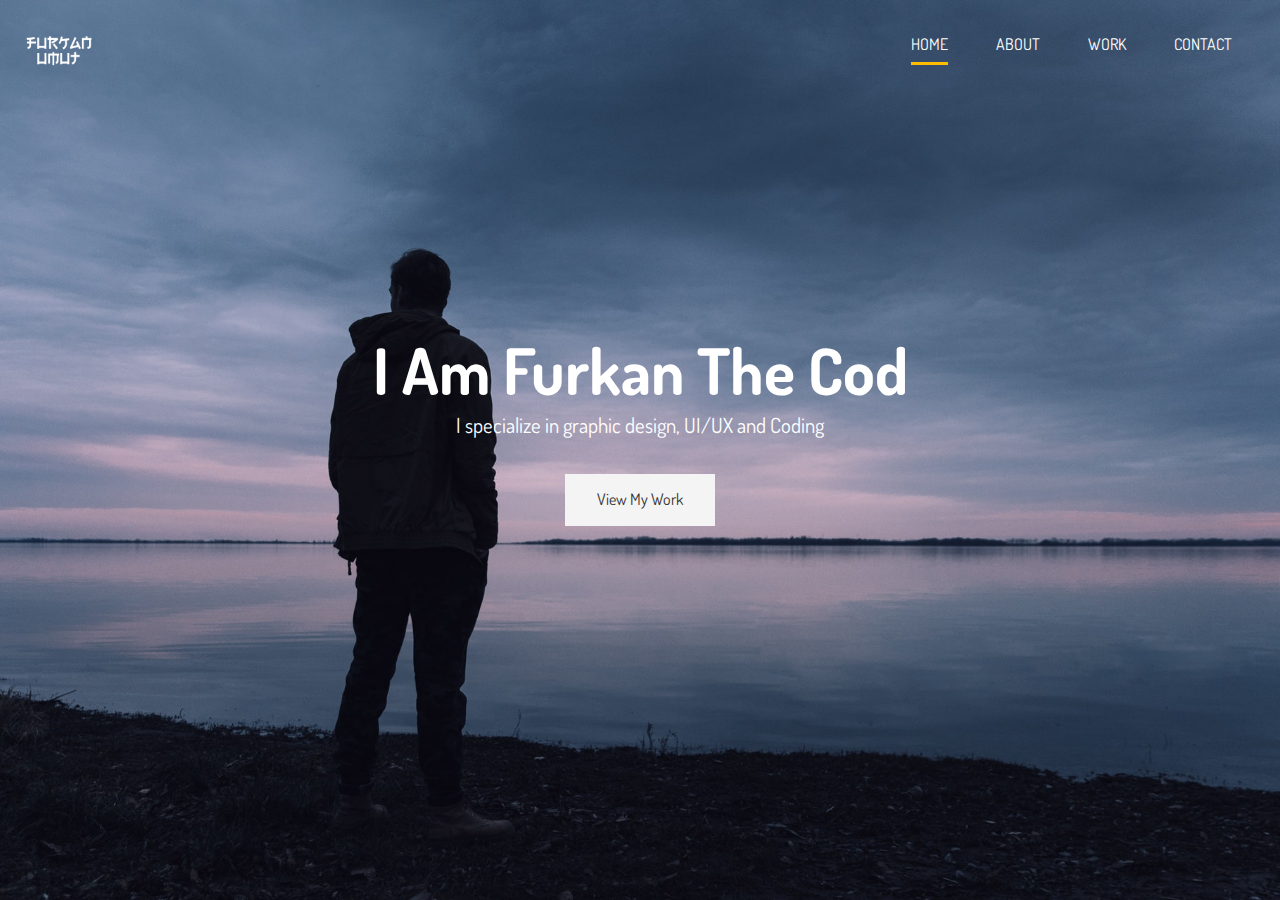
==== index.html @ 1c30c321 "commit" ====
<!DOCTYPE html>
<html lang="en">
  <head>
    <meta charset="UTF-8" />
    <meta http-equiv="X-UA-Compatible" content="IE=edge" />
    <meta name="viewport" content="width=device-width, initial-scale=1.0" />

    <!-- fontawesome link -->
    <link
      rel="stylesheet"
      href="https://use.fontawesome.com/releases/v5.15.4/css/all.css"
      integrity="sha384-DyZ88mC6Up2uqS4h/KRgHuoeGwBcD4Ng9SiP4dIRy0EXTlnuz47vAwmeGwVChigm"
      crossorigin="anonymous"
    />

    <!-- Google Fonts -->
    <link rel="preconnect" href="https://fonts.googleapis.com" />
    <link rel="preconnect" href="https://fonts.gstatic.com" crossorigin />
    <link
      href="https://fonts.googleapis.com/css2?family=Dosis&display=swap"
      rel="stylesheet"
    />

    <link rel="stylesheet" href="css/main.css" />

    <title>Furkan U. | Developer & Illustrator</title>
  </head>
  <body>
    <!-- Header -->
    <header id="header-home">
      <div class="container">
        <nav id="main-nav">
          <img src="img/logo.png" alt="My Portfolio" id="logo" />
          <ul>
            <li><a href="index.html" class="current">Home</a></li>
            <li><a href="about.html">About</a></li>
            <li><a href="work.html">Work</a></li>
            <li><a href="contact.html">Contact</a></li>
          </ul>
        </nav>
        <div class="header-content">
          <h1>
            I Am Furkan The
            <span
              class="txt-type"
              data-wait="3000"
              data-words='["Coder", "Illustrator", "UI/UX Dev"]'
            ></span>
          </h1>
          <p class="lead">I specialize in graphic design, UI/UX and Coding</p>
          <a href="work.html" class="btn-light">View My Work</a>
        </div>
      </div>
    </header>

    <script src="js/typewriter.js"></script>
  </body>
</html>
---- css/main.css ----
.container {
  max-width: 1280px;
  padding: 0 1.5rem;
  margin: auto;
  overflow: hidden;
}

.btn-dark, .btn-light, .btn-main {
  display: inline-block;
  padding: 0.8rem 2rem;
  transition: all 0.5s;
  border: none;
  cursor: pointer;
}

.btn-main {
  color: #333;
  background-color: #ffbc00;
}
.btn-light {
  color: #333;
  background-color: #f4f4f4;
}
.btn-dark {
  color: #f4f4f4;
  background-color: #333;
}

button[class^=btn-]:hover,
a[class^=btn-]:hover,
input[class^=btn-]:hover {
  background-color: #ffbc00;
}

.lead {
  font-size: 1.3rem;
  margin-bottom: 2rem;
}

* {
  margin: 0;
  padding: 0;
}

body {
  font-family: "Dosis", sans-serif;
  line-height: 1.6;
  background: #fff;
}

a {
  text-decoration: none;
  color: #333;
}

ul {
  list-style: none;
}

h2,
h3,
h4 {
  text-transform: uppercase;
}

img {
  width: 100%;
}

#logo {
  width: 70px;
  height: 70px;
  color: #fff;
  text-transform: uppercase;
}

#main-nav {
  display: flex;
  justify-content: space-between;
  padding-top: 1rem;
}
#main-nav ul {
  display: flex;
}
#main-nav li {
  padding: 1rem 1.5rem;
}
#main-nav a {
  text-decoration: none;
  color: #fff;
  text-transform: uppercase;
  border-bottom: 3px transparent solid;
  padding-bottom: 0.5rem;
  transition: border-color 0.5s;
}
#main-nav a.current {
  border-color: #ffbc00;
}
#main-nav a:hover {
  border-color: #ccc;
}

#header-home {
  background: url("../img/showcase.jpg") no-repeat center right/cover;
  height: 100vh;
  color: #fff;
}
#header-home .header-content {
  text-align: center;
  padding-top: 20%;
}
#header-home .header-content h1 {
  font-size: 4rem;
  line-height: 1.2;
}/*# sourceMappingURL=main.css.map */
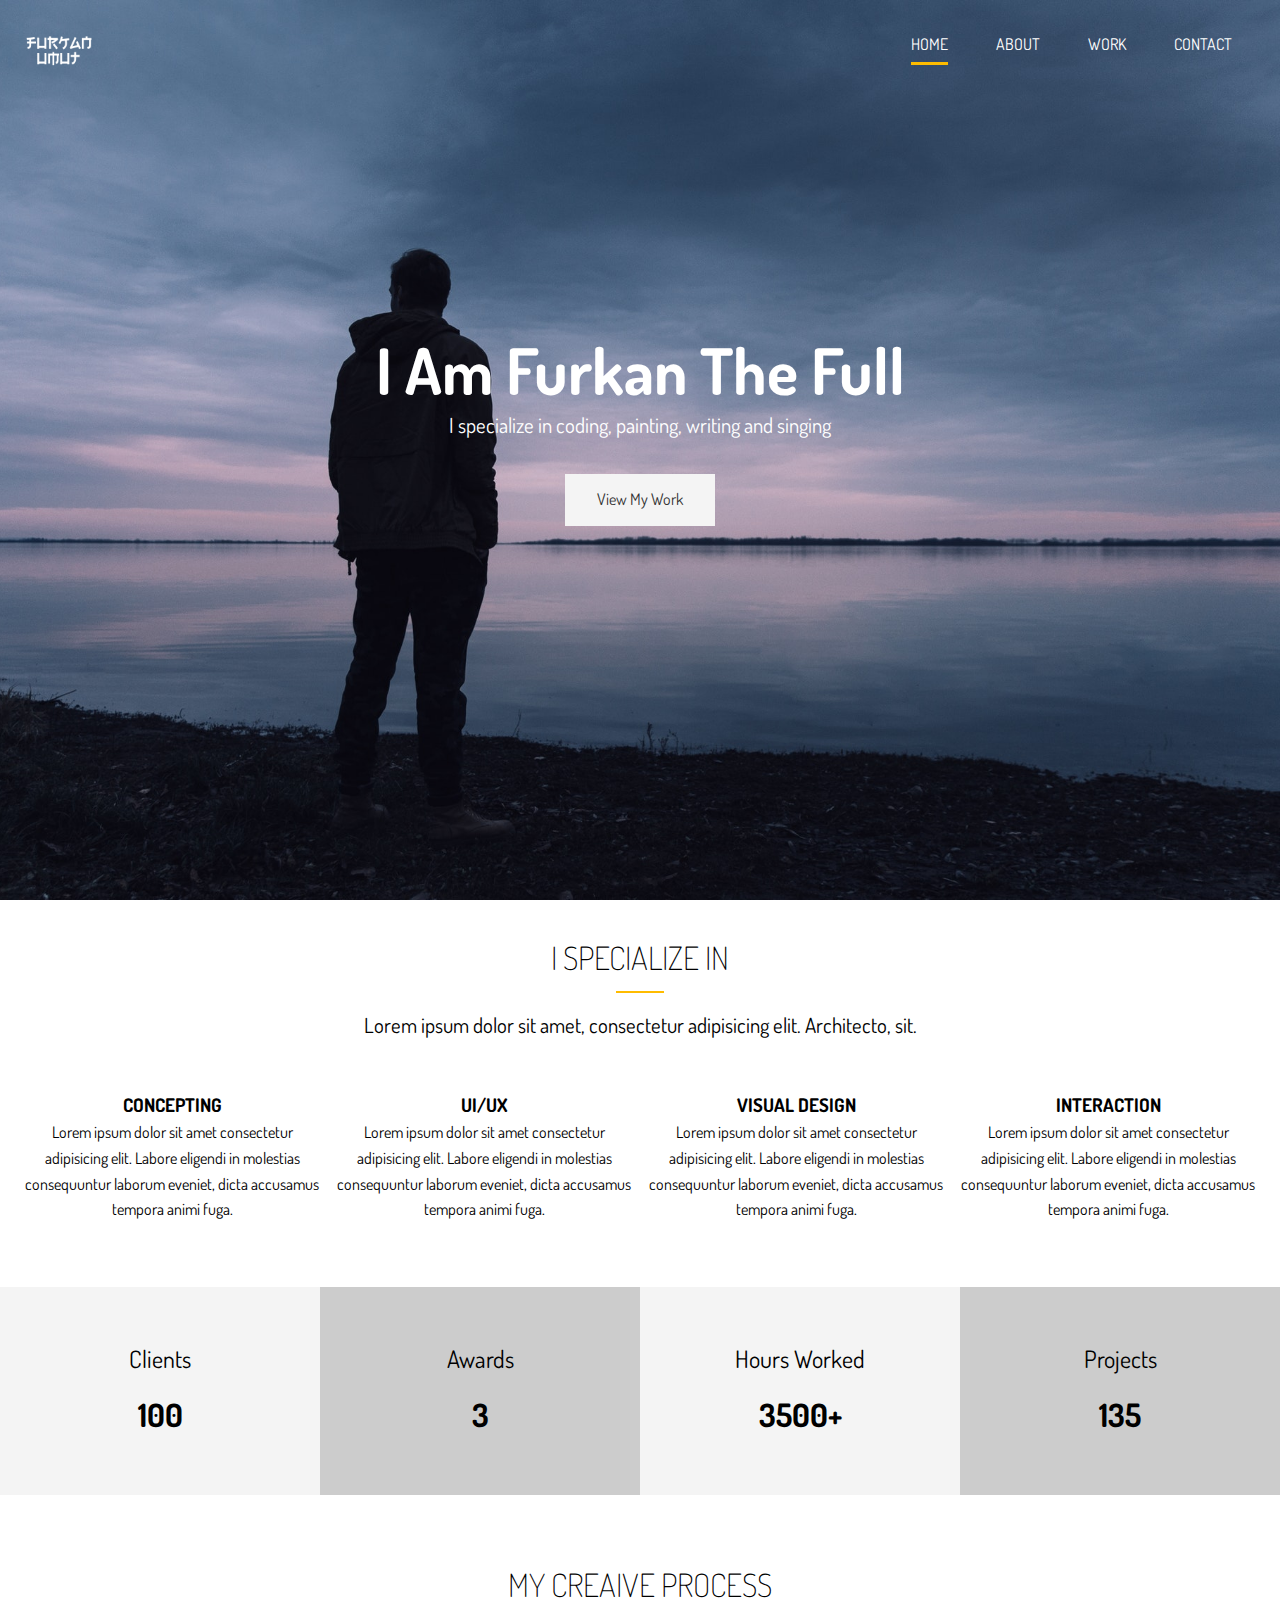
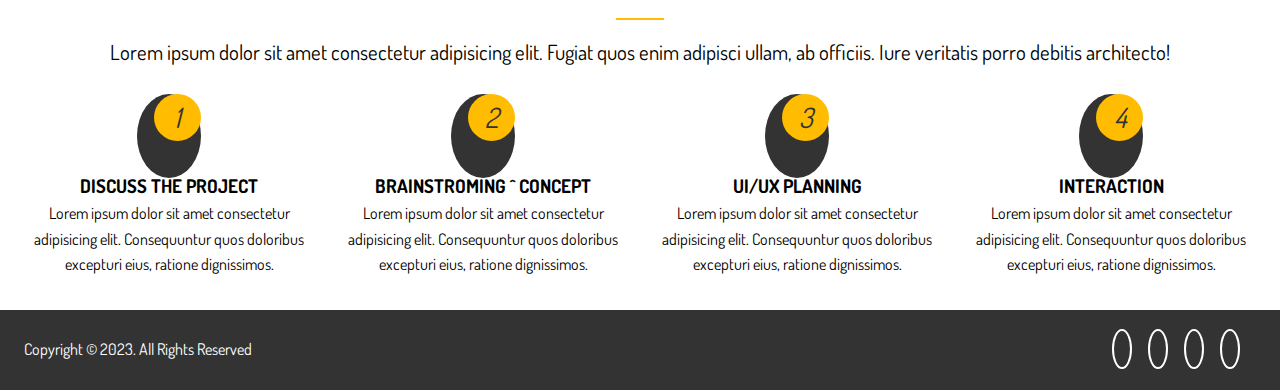
==== commit 3178cac1: "commit" ====
--- a/index.html
+++ b/index.html
@@ -43,16 +43,169 @@
             I Am Furkan The
             <span
               class="txt-type"
-              data-wait="3000"
-              data-words='["Coder", "Illustrator", "UI/UX Dev"]'
+              data-wait="2000"
+              data-words='["Full-Stack Developer", "Digital Illustrator", "Novelist", "Poet", "Singer"]'
             ></span>
           </h1>
-          <p class="lead">I specialize in graphic design, UI/UX and Coding</p>
+          <p class="lead">
+            I specialize in coding, painting, writing and singing
+          </p>
           <a href="work.html" class="btn-light">View My Work</a>
         </div>
       </div>
     </header>
 
+    <!-- Section A: Specialize -->
+    <section id="home-a" class="text-center py-2">
+      <div class="container">
+        <h2 class="section-title">I Specialize In</h2>
+        <div class="bottom-line"></div>
+        <p class="lead">
+          Lorem ipsum dolor sit amet, consectetur adipisicing elit. Architecto,
+          sit.
+        </p>
+        <div class="specials">
+          <div>
+            <i class="fas fa-file-alt fa-2x"></i>
+            <h3>Concepting</h3>
+            <p>
+              Lorem ipsum dolor sit amet consectetur adipisicing elit. Labore
+              eligendi in molestias consequuntur laborum eveniet, dicta
+              accusamus tempora animi fuga.
+            </p>
+          </div>
+          <div>
+            <i class="fas fa-desktop fa-2x"></i>
+            <h3>UI/UX</h3>
+            <p>
+              Lorem ipsum dolor sit amet consectetur adipisicing elit. Labore
+              eligendi in molestias consequuntur laborum eveniet, dicta
+              accusamus tempora animi fuga.
+            </p>
+          </div>
+          <div>
+            <i class="fas fa-object-ungroup fa-2x"></i>
+            <h3>Visual Design</h3>
+            <p>
+              Lorem ipsum dolor sit amet consectetur adipisicing elit. Labore
+              eligendi in molestias consequuntur laborum eveniet, dicta
+              accusamus tempora animi fuga.
+            </p>
+          </div>
+          <div>
+            <i class="fas fa-thumbs-up fa-2x"></i>
+            <h3>Interaction</h3>
+            <p>
+              Lorem ipsum dolor sit amet consectetur adipisicing elit. Labore
+              eligendi in molestias consequuntur laborum eveniet, dicta
+              accusamus tempora animi fuga.
+            </p>
+          </div>
+        </div>
+      </div>
+    </section>
+
+    <!-- Section B: Stats -->
+    <section id="home-b" class="text-center py-2">
+      <div class="stats">
+        <div>
+          <ul>
+            <li><i class="fas fa-users fa-3x"></i></li>
+            <li class="stats-title">Clients</li>
+            <li class="stats-number">100</li>
+          </ul>
+        </div>
+        <div>
+          <ul>
+            <li><i class="fas fa-award fa-3x"></i></li>
+            <li class="stats-title">Awards</li>
+            <li class="stats-number">3</li>
+          </ul>
+        </div>
+        <div>
+          <ul>
+            <li><i class="fas fa-hourglass-start fa-3x"></i></li>
+            <li class="stats-title">Hours Worked</li>
+            <li class="stats-number">3500+</li>
+          </ul>
+        </div>
+        <div>
+          <ul>
+            <li><i class="fas fa-code-branch fa-3x"></i></li>
+            <li class="stats-title">Projects</li>
+            <li class="stats-number">135</li>
+          </ul>
+        </div>
+      </div>
+    </section>
+
+    <!-- Section C: Process -->
+    <section id="home-c" class="text-center py-2">
+      <div class="container">
+        <h2 class="section-title">My Creaive Process</h2>
+        <div class="bottom-line"></div>
+        <p class="lead">
+          Lorem ipsum dolor sit amet consectetur adipisicing elit. Fugiat quos
+          enim adipisci ullam, ab officiis. Iure veritatis porro debitis
+          architecto!
+        </p>
+        <div class="process">
+          <div>
+            <i class="fas fa-file-alt fa-4x process-icon my-2">
+              <div class="process-step">1</div>
+            </i>
+            <h3>Discuss The Project</h3>
+            <p>
+              Lorem ipsum dolor sit amet consectetur adipisicing elit.
+              Consequuntur quos doloribus excepturi eius, ratione dignissimos.
+            </p>
+          </div>
+          <div>
+            <i class="fas fa-desktop fa-4x process-icon my-2">
+              <div class="process-step">2</div>
+            </i>
+            <h3>Brainstroming ^ Concept</h3>
+            <p>
+              Lorem ipsum dolor sit amet consectetur adipisicing elit.
+              Consequuntur quos doloribus excepturi eius, ratione dignissimos.
+            </p>
+          </div>
+          <div>
+            <i class="fas fa-object-ungroup fa-4x process-icon my-2">
+              <div class="process-step">3</div>
+            </i>
+            <h3>UI/UX Planning</h3>
+            <p>
+              Lorem ipsum dolor sit amet consectetur adipisicing elit.
+              Consequuntur quos doloribus excepturi eius, ratione dignissimos.
+            </p>
+          </div>
+          <div>
+            <i class="fas fa-thumbs-up fa-4x process-icon my-2">
+              <div class="process-step">4</div>
+            </i>
+            <h3>Interaction</h3>
+            <p>
+              Lorem ipsum dolor sit amet consectetur adipisicing elit.
+              Consequuntur quos doloribus excepturi eius, ratione dignissimos.
+            </p>
+          </div>
+        </div>
+      </div>
+    </section>
+
+    <!-- Footer -->
+    <footer id="main-footer">
+      <div class="footer-content container">
+        <p>Copyright &copy; 2023. All Rights Reserved</p>
+        <div class="social">
+          <i class="fab fa-twitter"></i>
+          <i class="fab fa-facebook"></i>
+          <i class="fab fa-instagram"></i>
+          <i class="fab fa-linkedin"></i>
+        </div>
+      </div>
+    </footer>
     <script src="js/typewriter.js"></script>
   </body>
 </html>
--- a/css/main.css
+++ b/css/main.css
@@ -32,9 +32,160 @@
   background-color: #ffbc00;
 }
 
+.bg-main {
+  background-color: #ffbc00;
+  color: #fff;
+}
+.bg-dark {
+  background-color: #333;
+  color: #fff;
+}
+.bg-light {
+  background-color: #f4f4f4;
+  color: #000;
+}
+.bg-medium {
+  background-color: #ccc;
+  color: #000;
+}
+
 .lead {
   font-size: 1.3rem;
   margin-bottom: 2rem;
+}
+
+.text-center {
+  text-align: center;
+}
+
+.py-1 {
+  padding: 1rem 0;
+}
+.py-2 {
+  padding: 2rem 0;
+}
+.py-3 {
+  padding: 3rem 0;
+}
+.py-4 {
+  padding: 4rem 0;
+}
+
+.my-1 {
+  margin: 1rem 0;
+}
+.my-2 {
+  margin: 2rem 0;
+}
+.my-3 {
+  margin: 3rem 0;
+}
+.my-4 {
+  margin: 4rem 0;
+}
+
+.section-title {
+  font-size: 2rem;
+  display: block;
+  padding-bottom: 0.5rem;
+  text-align: center;
+  font-weight: 100;
+  text-transform: uppercase;
+}
+
+.bottom-line {
+  height: 2px;
+  width: 3rem;
+  background-color: #ffbc00;
+  display: block;
+  margin: 0 auto 1rem auto;
+}
+
+.items {
+  display: grid;
+  grid-template-columns: repeat(3, 1fr);
+  box-shadow: 0 5px 10px 0 rgba(0, 0, 0, 0.3);
+  grid-gap: 1rem;
+}
+
+.item {
+  position: relative;
+  background: #ffbc00;
+  overflow: hidden;
+}
+.item::after {
+  content: "";
+  position: absolute;
+  display: block;
+  background: inherit;
+  opacity: 0.9;
+  top: 0;
+  left: 0;
+  width: 100%;
+  height: 100%;
+  transform: scale(3) translateX(-75%) translateY(-75%) rotate(-28deg);
+  transition: transform 3s cubic-bezier(0.2, 1, 0.3, 1);
+}
+.item:hover:after {
+  transform: scale(2) translateX(0) translateY(0) rotate(-28deg);
+}
+.item:hover .item-image {
+  transform: scale(1.2);
+  transition: transform 1s;
+}
+.item:hover .item-text {
+  transform: translateY(0);
+  transition: transform 1s, opacity 1s;
+  opacity: 1;
+}
+.item-img {
+  height: auto;
+  display: block;
+  transform: translateZ(0);
+  transition: transform 750ms cubic-bezier(0.2, 1, 0.3, 1);
+}
+.item-image::before {
+  content: "";
+  display: block;
+  padding-top: 75%;
+  overflow: hidden;
+}
+.item-image img {
+  position: absolute;
+  top: 0;
+  left: 0;
+  width: 100%;
+  height: auto;
+  line-height: 0;
+}
+.item-text {
+  position: absolute;
+  top: 0;
+  left: 0;
+  bottom: 0;
+  right: 0;
+  opacity: 0;
+  text-align: center;
+  z-index: 1;
+  color: #fff;
+  transform: translateY(-20%);
+  transition: opacity 2s cubic-bezier(0.2, 1, 0.3, 1), transform 500ms cubic-bezier(0.2, 1, 0.3, 1);
+}
+.item-text-wrap {
+  position: absolute;
+  width: 100%;
+  top: 50%;
+  transform: translateY(-50%);
+}
+.item-text-title {
+  font-size: 2rem;
+  padding: 0 1rem;
+  margin: 5px 0 0 0;
+}
+.item-text-category {
+  text-transform: uppercase;
+  font-size: 1.2rem;
+  margin: 0;
 }
 
 * {
@@ -112,4 +263,309 @@
 #header-home .header-content h1 {
   font-size: 4rem;
   line-height: 1.2;
+}
+#header-inner {
+  background: url("../img/showcase.jpg") no-repeat 20% 30%/cover;
+  height: 5.5rem;
+  border-bottom: 3px solid #ffbc00;
+}
+
+#home-a .specials {
+  margin-top: 3rem;
+  display: grid;
+  grid-gap: 1rem;
+  grid-template-columns: repeat(4, 1fr);
+}
+#home-a .specials .fas {
+  color: #ffbc00;
+  padding-bottom: 0.4rem;
+}
+#home-b .stats {
+  display: grid;
+  grid-template-columns: repeat(4, 1fr);
+}
+#home-b .stats li {
+  line-height: 2;
+}
+#home-b .stats li.stats-title {
+  font-size: 1.5rem;
+}
+#home-b .stats li.stats-number {
+  font-size: 2rem;
+  font-weight: bold;
+}
+#home-b .stats div {
+  padding: 3rem 0;
+}
+#home-b .stats div:nth-child(odd) {
+  background-color: #f4f4f4;
+}
+#home-b .stats div:nth-child(even) {
+  background-color: #ccc;
+}
+#home-c .process {
+  display: grid;
+  grid-template-columns: repeat(4, 1fr);
+  grid-gap: 1.5rem;
+  text-align: center;
+}
+#home-c .process-step {
+  position: absolute;
+  top: 0;
+  right: 0;
+  font-size: 28px;
+  background-color: #ffbc00;
+  border-radius: 50%;
+  height: 15px;
+  width: 15px;
+  line-height: 15px;
+  padding: 1rem;
+  transition: all 1s;
+  z-index: 2;
+  color: #333;
+}
+#home-c .process-icon {
+  border-radius: 50%;
+  background: #333;
+  color: #fff;
+  padding: 2rem;
+  width: 70px;
+  height: 70px;
+  line-height: 70px;
+  text-align: center;
+  position: relative;
+  transition: all 1s;
+}
+#home-c .process-icon:hover {
+  background: #ffbc00;
+  color: #333;
+  width: 90px;
+  height: 90px;
+  line-height: 90px;
+}
+#home-c .process-icon:hover .process-step {
+  background-color: #333;
+  color: #fff;
+}
+
+#about-a .about-info {
+  display: grid;
+  grid-template-areas: "bioimage bio bio" "aw1 aw2 aw3";
+  grid-gap: 1.2rem;
+}
+#about-a .bio-image {
+  grid-area: bioimage;
+}
+#about-a .bio {
+  grid-area: bio;
+  border-left: 3px solid #ffbc00;
+  padding: 0.8rem;
+}
+#about-a .award-1 {
+  grid-area: aw1;
+}
+#about-a .award-2 {
+  grid-area: aw2;
+}
+#about-a .award-3 {
+  grid-area: aw3;
+}
+#about-a .award-1 .fas,
+#about-a .award-2 .fas,
+#about-a .award-3 .fas {
+  color: #ffbc00;
+  margin: 1rem;
+}
+#about-b .progress {
+  overflow: hidden;
+  height: 20px;
+  background: #ccc;
+  border-radius: 5px;
+  margin-bottom: 0.3rem;
+}
+#about-b .progress div {
+  height: 100%;
+  background-color: #ffbc00;
+}
+#about-c .about-logos {
+  display: grid;
+  grid-template-columns: repeat(4, 1fr);
+  grid-gap: 2rem;
+}
+#about-c .about-logos img {
+  width: 70%;
+}
+#about-d .testimonials {
+  display: grid;
+  grid-template-columns: repeat(4, 1fr);
+  grid-gap: 0.5rem;
+}
+#about-d .testimonials ul {
+  list-style: none;
+  margin-top: 1rem;
+  display: flex;
+  align-items: center;
+}
+#about-d .testimonials p {
+  border: 1px solid #ccc;
+  border-radius: 5px;
+  padding: 0.5rem;
+}
+#about-d .testimonials img {
+  width: 50px;
+  height: 50px;
+  border-radius: 50%;
+  margin: 0 2rem 0 1rem;
+}
+
+#contact-a .text-fields {
+  display: grid;
+  grid-template-areas: "name email" "subject phone" "message message";
+  grid-gap: 1.2rem;
+  margin-bottom: 1.2rem;
+}
+#contact-a .text-fields .name-input {
+  grid-area: name;
+}
+#contact-a .text-fields .email-input {
+  grid-area: email;
+}
+#contact-a .text-fields .subject-input {
+  grid-area: subject;
+}
+#contact-a .text-fields .phone-input {
+  grid-area: phone;
+}
+#contact-a .text-fields .message-input {
+  grid-area: message;
+  height: 100px;
+}
+#contact-a .text-fields .text-input {
+  padding: 0.5rem 1rem;
+}
+#contact-a button[type=submit] {
+  width: 50%;
+  font-weight: 800;
+}
+#contact-b .contact-info {
+  display: grid;
+  grid-template-columns: repeat(3, 1fr);
+  text-align: center;
+}
+#contact-c h1 {
+  text-align: center;
+  font-size: 4rem;
+}
+
+#main-footer {
+  background-color: #333;
+  color: #fff;
+  height: 5rem;
+}
+#main-footer .footer-content {
+  display: flex;
+  justify-content: space-between;
+  height: 5rem;
+  align-items: center;
+}
+#main-footer .footer-content .social .fab {
+  margin-right: 1rem;
+  border: 2px white solid;
+  border-radius: 50%;
+  height: 20px;
+  width: 20px;
+  line-height: 20px;
+  text-align: center;
+  padding: 0.5rem;
+}
+#main-footer .footer-content .social .fab:hover {
+  background-color: #ffbc00;
+}
+
+@media (max-width: 800px) {
+  #header-home {
+    height: 30rem;
+  }
+  #header-home .header-content {
+    padding-top: 5rem;
+  }
+}
+@media (max-width: 500px) {
+  #main-nav {
+    flex-direction: column;
+    align-items: center;
+  }
+  #main-nav li {
+    padding: 1rem;
+  }
+  #header-home {
+    height: 10rem;
+    border-bottom: 3px solid #ffbc00;
+  }
+  #header-home .header-content {
+    display: none;
+  }
+  #header-inner {
+    background: url("../img/showcase.jpg") no-repeat center right/cover;
+    height: 10rem;
+  }
+  #home-a .specials,
+  #home-b .stats,
+  #home-c .process,
+  #about-d .testimonials,
+  .items,
+  #contact-b .contact-info {
+    grid-template-columns: 1fr;
+  }
+  #home-a .specials div {
+    border-bottom: 1px #f4f4f4 solid;
+    padding-bottom: 1rem;
+  }
+  #home-a .specials div:last-child {
+    border: none;
+    padding-bottom: 0;
+  }
+  #home-b .stats div {
+    padding: 2rem 0 1rem 0;
+  }
+  #about-a .about-info {
+    grid-template-areas: "bioimage" "bio" "aw1" "aw2" "aw3";
+  }
+  #about-c {
+    display: none;
+  }
+  #contact-a .text-fields {
+    grid-template-areas: "name" "email" "subject" "phone" "message";
+  }
+  #contact-b div {
+    margin-bottom: 1rem;
+    padding-bottom: 1rem;
+    border-bottom: 3px dotted #555;
+  }
+  #contact-b div:last-child {
+    border: none;
+    margin-bottom: 0;
+    padding-bottom: 0;
+  }
+  #contact-c h1 {
+    font-size: 2rem;
+  }
+  #main-footer {
+    height: 7rem;
+  }
+  #main-footer .footer-content {
+    flex-direction: column;
+    padding: 1rem;
+    height: 5rem;
+  }
+}
+@media (max-height: 580px) {
+  #header-home .header-content {
+    padding-top: 3rem;
+  }
+}
+@media (max-height: 330px) {
+  #header-home .header-content h1 {
+    font-size: 2rem;
+  }
 }/*# sourceMappingURL=main.css.map */